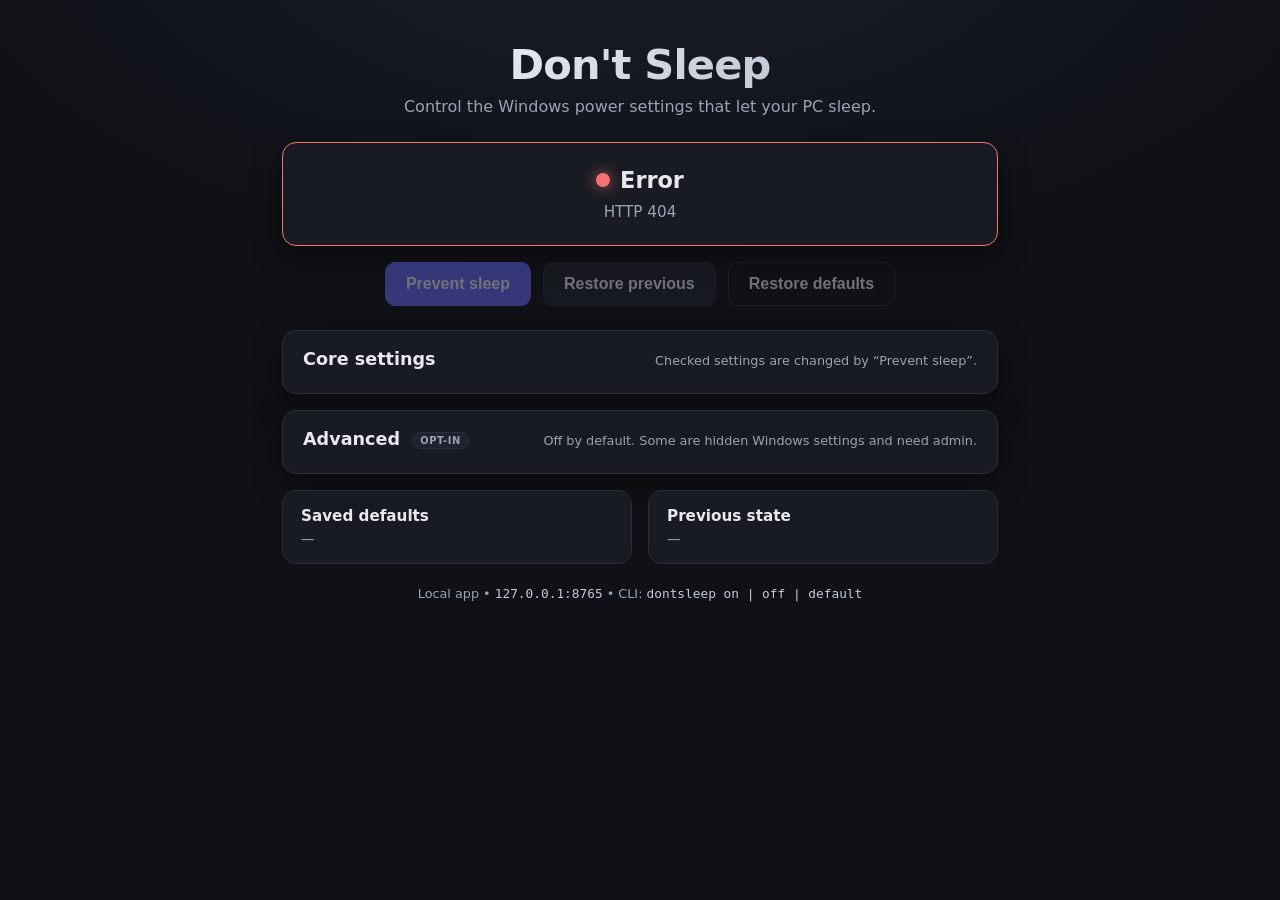
==== static/index.html @ 3c1d890a "1st" ====
<!DOCTYPE html>
<html lang="en">
<head>
  <meta charset="UTF-8" />
  <meta name="viewport" content="width=device-width, initial-scale=1.0" />
  <title>Don't Sleep</title>
  <link rel="icon" href="data:image/svg+xml,<svg xmlns='http://www.w3.org/2000/svg' viewBox='0 0 100 100'><text y='.9em' font-size='90'>☕</text></svg>" />
  <link rel="stylesheet" href="style.css" />
</head>
<body>
  <main class="app">
    <header class="header">
      <h1>Don't&nbsp;Sleep</h1>
      <p class="subtitle">Control the Windows power settings that let your PC sleep.</p>
    </header>

    <section class="status-card" id="statusCard">
      <div class="status-badge" id="statusBadge">
        <span class="dot"></span>
        <span id="statusText">Checking…</span>
      </div>
      <p class="status-detail" id="statusDetail">Reading current power settings…</p>
    </section>

    <div class="banner" id="adminBanner" hidden></div>

    <section class="actions">
      <button id="btnPrevent" class="btn btn-primary" disabled>Prevent sleep</button>
      <button id="btnRestorePrev" class="btn btn-secondary" disabled>Restore previous</button>
      <button id="btnRestoreDefault" class="btn btn-ghost" disabled>Restore defaults</button>
    </section>

    <section class="group-card">
      <div class="group-head">
        <h2>Core settings</h2>
        <span class="hint">Checked settings are changed by “Prevent sleep”.</span>
      </div>
      <div class="rows" id="coreRows"></div>
    </section>

    <section class="group-card">
      <div class="group-head">
        <h2>Advanced <span class="tag">opt-in</span></h2>
        <span class="hint">Off by default. Some are hidden Windows settings and need admin.</span>
      </div>
      <div class="rows" id="advancedRows"></div>
    </section>

    <section class="snapshots">
      <div class="snap">
        <h3>Saved defaults</h3>
        <p class="muted" id="defaultsInfo">—</p>
      </div>
      <div class="snap">
        <h3>Previous state</h3>
        <p class="muted" id="previousInfo">—</p>
      </div>
    </section>

    <div class="toast" id="toast" hidden></div>

    <footer class="footer">
      <span>Local app • <code>127.0.0.1:8765</code> • CLI: <code>dontsleep on | off | default</code></span>
    </footer>
  </main>

  <template id="rowTpl">
    <div class="row">
      <label class="switch">
        <input type="checkbox" class="row-enable" />
        <span class="slider"></span>
      </label>
      <div class="row-main">
        <div class="row-name"></div>
        <div class="row-note muted"></div>
      </div>
      <div class="row-vals">
        <div class="val"><span class="val-label">AC</span><span class="val-ac"></span></div>
        <div class="val"><span class="val-label">DC</span><span class="val-dc"></span></div>
      </div>
    </div>
  </template>

  <script src="app.js"></script>
</body>
</html>
---- static/style.css ----
:root {
  --bg: #0f1116;
  --bg-card: #181b23;
  --bg-card-2: #1f232d;
  --border: #2a2f3a;
  --text: #e7e9ee;
  --muted: #9aa3b2;
  --accent: #4ade80;
  --danger: #f87171;
  --warn: #fbbf24;
  --primary: #6366f1;
  --primary-hover: #7c7ff3;
  --radius: 14px;
  --shadow: 0 10px 30px rgba(0, 0, 0, 0.35);
}

* { box-sizing: border-box; }

html, body {
  margin: 0;
  padding: 0;
  background: radial-gradient(1200px 600px at 50% -10%, #1a1e2a 0%, var(--bg) 60%);
  color: var(--text);
  font-family: "Segoe UI", system-ui, -apple-system, sans-serif;
  min-height: 100vh;
}

.app { max-width: 760px; margin: 0 auto; padding: 40px 22px 60px; }

.header { text-align: center; margin-bottom: 26px; }
.header h1 {
  font-size: 2.6rem; margin: 0; letter-spacing: -0.02em;
  background: linear-gradient(135deg, #fff, #aab2c5);
  -webkit-background-clip: text; background-clip: text; -webkit-text-fill-color: transparent;
}
.subtitle { color: var(--muted); margin: 8px 0 0; }

/* Status card */
.status-card {
  background: var(--bg-card); border: 1px solid var(--border); border-radius: var(--radius);
  padding: 24px; text-align: center; box-shadow: var(--shadow); margin-bottom: 16px;
  transition: border-color 0.25s;
}
.status-badge { display: inline-flex; align-items: center; gap: 10px; font-size: 1.4rem; font-weight: 600; }
.status-badge .dot { width: 14px; height: 14px; border-radius: 50%; background: var(--muted); }
.status-detail { color: var(--muted); margin: 10px 0 0; font-size: 0.95rem; }
.status-card.is-prevented { border-color: var(--accent); }
.status-card.is-prevented .dot { background: var(--accent); box-shadow: 0 0 14px 2px rgba(74,222,128,0.6); }
.status-card.can-sleep { border-color: var(--danger); }
.status-card.can-sleep .dot { background: var(--danger); box-shadow: 0 0 14px 2px rgba(248,113,113,0.5); }

/* Banner */
.banner {
  background: rgba(251, 191, 36, 0.1); border: 1px solid var(--warn); color: #ffe9b3;
  border-radius: 10px; padding: 11px 15px; font-size: 0.9rem; margin-bottom: 16px;
}

/* Actions */
.actions { display: flex; gap: 12px; flex-wrap: wrap; justify-content: center; margin-bottom: 24px; }
.btn {
  border: 1px solid var(--border); background: var(--bg-card-2); color: var(--text);
  padding: 12px 20px; font-size: 1rem; font-weight: 600; border-radius: 10px; cursor: pointer;
  transition: transform 0.08s, background 0.2s, opacity 0.2s;
}
.btn:hover:not(:disabled) { transform: translateY(-1px); }
.btn:disabled { opacity: 0.45; cursor: not-allowed; }
.btn-primary { background: var(--primary); border-color: var(--primary); }
.btn-primary:hover:not(:disabled) { background: var(--primary-hover); }
.btn-ghost { background: transparent; }

/* Groups */
.group-card {
  background: var(--bg-card); border: 1px solid var(--border); border-radius: var(--radius);
  padding: 18px 20px; box-shadow: var(--shadow); margin-bottom: 16px;
}
.group-head { display: flex; align-items: baseline; justify-content: space-between; gap: 12px; margin-bottom: 6px; flex-wrap: wrap; }
.group-head h2 { margin: 0; font-size: 1.1rem; }
.group-head .hint { color: var(--muted); font-size: 0.8rem; }
.tag {
  font-size: 0.62rem; text-transform: uppercase; letter-spacing: 0.06em; vertical-align: middle;
  background: var(--bg-card-2); border: 1px solid var(--border); color: var(--muted);
  padding: 2px 7px; border-radius: 999px; margin-left: 6px;
}

/* Rows */
.row {
  display: grid; grid-template-columns: auto 1fr auto; align-items: center; gap: 14px;
  padding: 12px 4px; border-bottom: 1px solid var(--border);
}
.row:last-child { border-bottom: none; }
.row.unavailable { opacity: 0.55; }
.row-name { font-weight: 600; }
.row-note { font-size: 0.8rem; margin-top: 2px; }
.row-vals { display: flex; gap: 16px; text-align: right; }
.val { display: flex; flex-direction: column; min-width: 64px; }
.val-label { font-size: 0.65rem; color: var(--muted); letter-spacing: 0.06em; }
.val-ac, .val-dc { font-weight: 600; }
.is-prevented-val { color: var(--accent); }
.is-awake-val { color: var(--text); }
.is-na { color: var(--muted); font-style: italic; font-weight: 400; }

/* Toggle switch */
.switch { position: relative; display: inline-block; width: 40px; height: 22px; flex: none; }
.switch input { opacity: 0; width: 0; height: 0; }
.slider {
  position: absolute; cursor: pointer; inset: 0; background: var(--bg-card-2);
  border: 1px solid var(--border); border-radius: 999px; transition: 0.2s;
}
.slider::before {
  content: ""; position: absolute; height: 16px; width: 16px; left: 2px; top: 2px;
  background: var(--muted); border-radius: 50%; transition: 0.2s;
}
.switch input:checked + .slider { background: var(--primary); border-color: var(--primary); }
.switch input:checked + .slider::before { transform: translateX(18px); background: #fff; }
.switch input:disabled + .slider { opacity: 0.5; cursor: not-allowed; }

/* Snapshots */
.snapshots { display: grid; grid-template-columns: 1fr 1fr; gap: 16px; margin-bottom: 22px; }
.snap { background: var(--bg-card); border: 1px solid var(--border); border-radius: var(--radius); padding: 16px 18px; }
.snap h3 { margin: 0 0 6px; font-size: 0.95rem; }
.muted { color: var(--muted); font-size: 0.85rem; margin: 0; white-space: pre-line; }

/* Toast */
.toast {
  position: fixed; left: 50%; bottom: 26px; transform: translateX(-50%);
  background: var(--bg-card-2); border: 1px solid var(--border); color: var(--text);
  padding: 12px 18px; border-radius: 10px; box-shadow: var(--shadow); font-size: 0.92rem; max-width: 90%;
}
.toast.ok { border-color: var(--accent); }
.toast.err { border-color: var(--danger); color: #ffd7d7; }

.footer { text-align: center; color: var(--muted); font-size: 0.8rem; margin-top: 8px; }
.footer code { color: #c3c9d6; }

@media (max-width: 560px) {
  .snapshots { grid-template-columns: 1fr; }
  .header h1 { font-size: 2.1rem; }
  .row-vals { gap: 10px; }
}
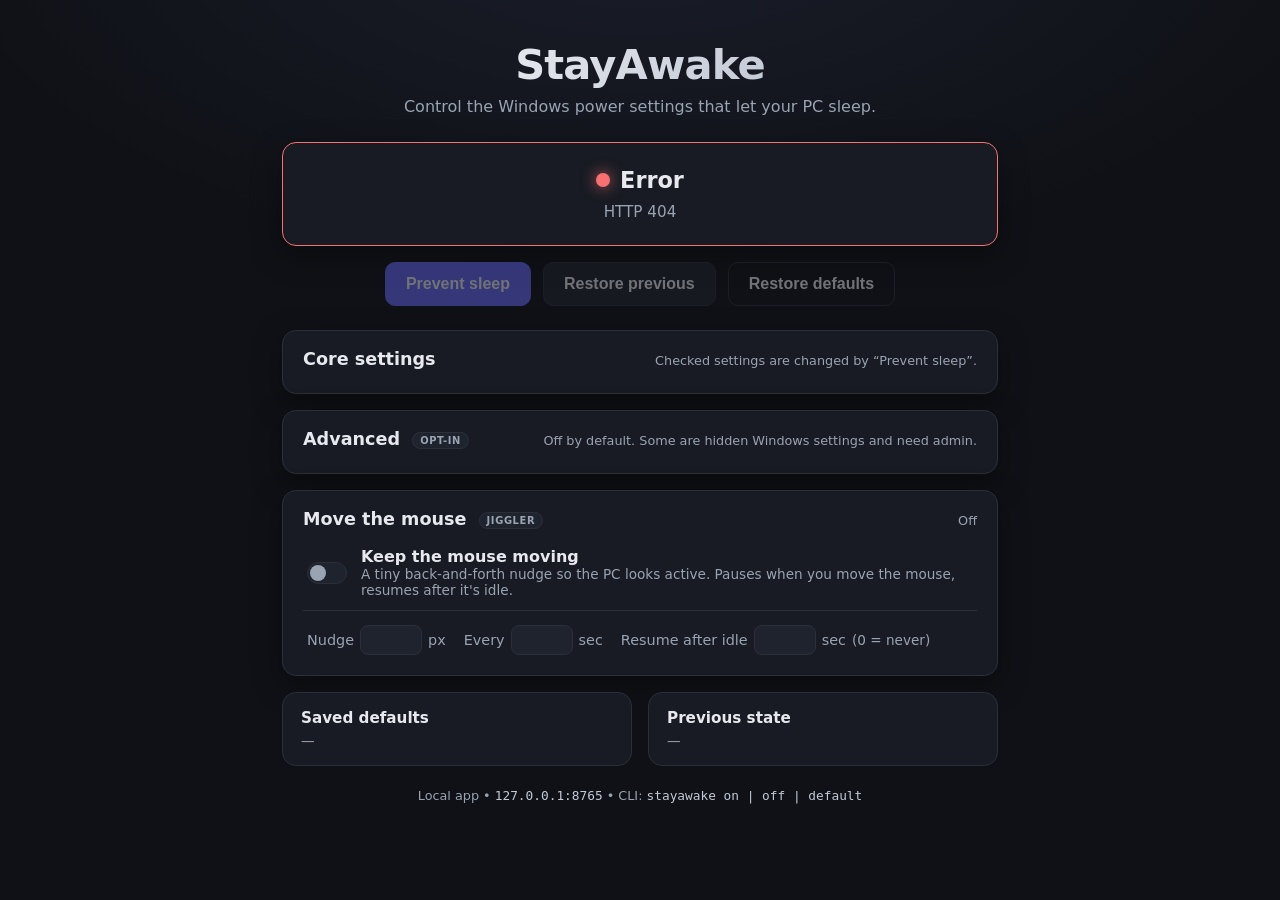
==== commit 59a22e12: "Swith to Go. Add mouse jiggler." ====
--- a/static/index.html
+++ b/static/index.html
@@ -3,14 +3,14 @@
 <head>
   <meta charset="UTF-8" />
   <meta name="viewport" content="width=device-width, initial-scale=1.0" />
-  <title>Don't Sleep</title>
+  <title>StayAwake</title>
   <link rel="icon" href="data:image/svg+xml,<svg xmlns='http://www.w3.org/2000/svg' viewBox='0 0 100 100'><text y='.9em' font-size='90'>☕</text></svg>" />
   <link rel="stylesheet" href="style.css" />
 </head>
 <body>
   <main class="app">
     <header class="header">
-      <h1>Don't&nbsp;Sleep</h1>
+      <h1>StayAwake</h1>
       <p class="subtitle">Control the Windows power settings that let your PC sleep.</p>
     </header>
 
@@ -46,6 +46,28 @@
       <div class="rows" id="advancedRows"></div>
     </section>
 
+    <section class="group-card">
+      <div class="group-head">
+        <h2>Move the mouse <span class="tag">jiggler</span></h2>
+        <span class="hint" id="jigStatus">Off</span>
+      </div>
+      <div class="row">
+        <label class="switch">
+          <input type="checkbox" id="jigEnabled" />
+          <span class="slider"></span>
+        </label>
+        <div class="row-main">
+          <div class="row-name">Keep the mouse moving</div>
+          <div class="row-note muted">A tiny back-and-forth nudge so the PC looks active. Pauses when you move the mouse, resumes after it's idle.</div>
+        </div>
+      </div>
+      <div class="jig-settings">
+        <label>Nudge <input type="number" id="jigDistance" min="1" max="50" /> px</label>
+        <label>Every <input type="number" id="jigInterval" min="5" max="3600" /> sec</label>
+        <label>Resume after idle <input type="number" id="jigResume" min="0" max="86400" /> sec <span class="muted">(0 = never)</span></label>
+      </div>
+    </section>
+
     <section class="snapshots">
       <div class="snap">
         <h3>Saved defaults</h3>
@@ -60,7 +82,7 @@
     <div class="toast" id="toast" hidden></div>
 
     <footer class="footer">
-      <span>Local app • <code>127.0.0.1:8765</code> • CLI: <code>dontsleep on | off | default</code></span>
+      <span>Local app • <code>127.0.0.1:8765</code> • CLI: <code>stayawake on | off | default</code></span>
     </footer>
   </main>
 
@@ -75,8 +97,8 @@
         <div class="row-note muted"></div>
       </div>
       <div class="row-vals">
-        <div class="val"><span class="val-label">AC</span><span class="val-ac"></span></div>
-        <div class="val"><span class="val-label">DC</span><span class="val-dc"></span></div>
+        <div class="val"><span class="val-label">Plugged in</span><span class="val-ac"></span></div>
+        <div class="val"><span class="val-label">On battery</span><span class="val-dc"></span></div>
       </div>
     </div>
   </template>
--- a/static/style.css
+++ b/static/style.css
@@ -92,7 +92,7 @@
 .row-name { font-weight: 600; }
 .row-note { font-size: 0.8rem; margin-top: 2px; }
 .row-vals { display: flex; gap: 16px; text-align: right; }
-.val { display: flex; flex-direction: column; min-width: 64px; }
+.val { display: flex; flex-direction: column; min-width: 78px; white-space: nowrap; }
 .val-label { font-size: 0.65rem; color: var(--muted); letter-spacing: 0.06em; }
 .val-ac, .val-dc { font-weight: 600; }
 .is-prevented-val { color: var(--accent); }
@@ -113,6 +113,14 @@
 .switch input:checked + .slider { background: var(--primary); border-color: var(--primary); }
 .switch input:checked + .slider::before { transform: translateX(18px); background: #fff; }
 .switch input:disabled + .slider { opacity: 0.5; cursor: not-allowed; }
+
+/* Jiggler settings */
+.jig-settings { display: flex; flex-wrap: wrap; gap: 18px; padding: 14px 4px 2px; color: var(--muted); font-size: 0.9rem; }
+.jig-settings label { display: inline-flex; align-items: center; gap: 6px; }
+.jig-settings input[type="number"] {
+  width: 62px; background: var(--bg-card-2); border: 1px solid var(--border); color: var(--text);
+  border-radius: 8px; padding: 6px 8px; font-size: 0.9rem;
+}
 
 /* Snapshots */
 .snapshots { display: grid; grid-template-columns: 1fr 1fr; gap: 16px; margin-bottom: 22px; }
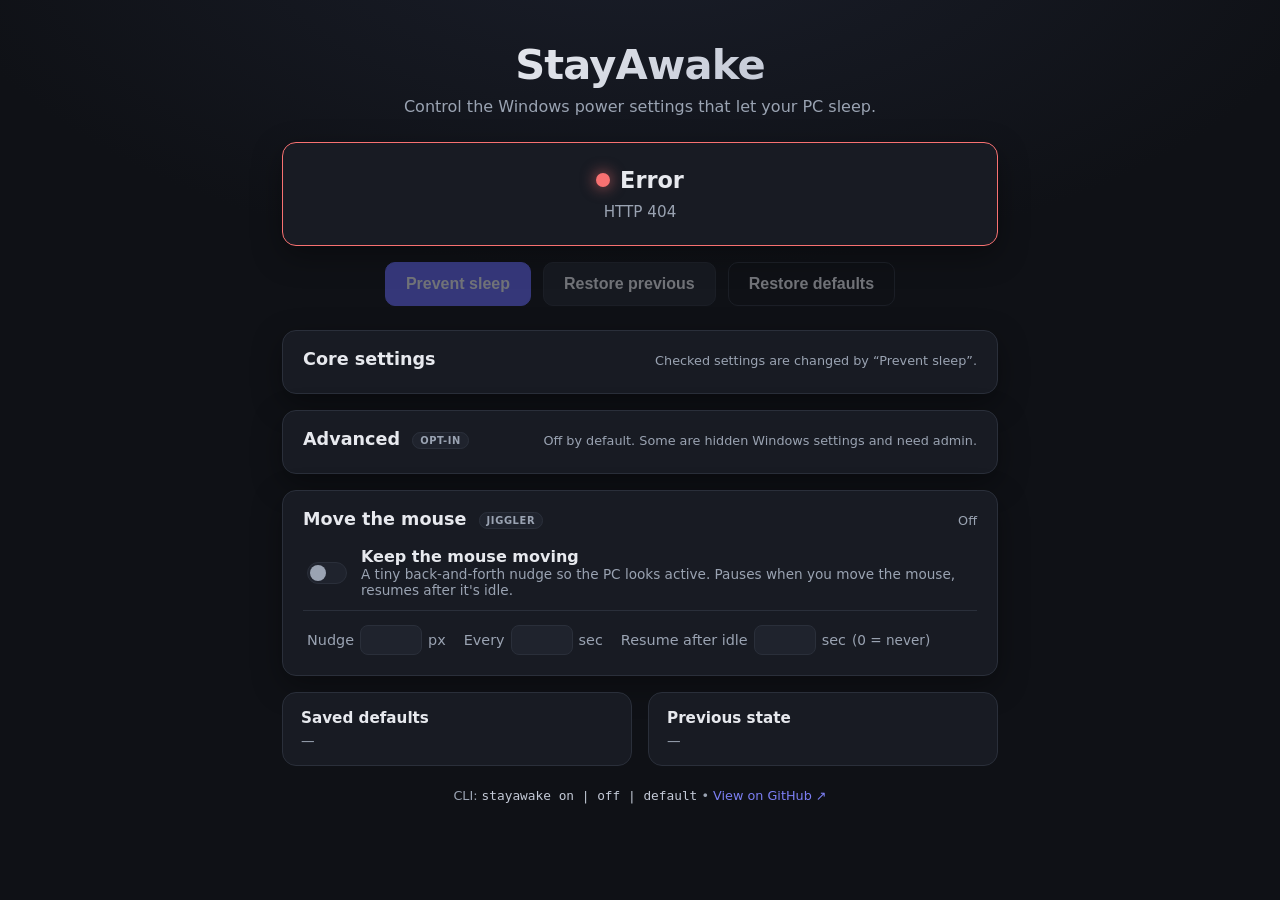
==== commit 7ba9aedc: "Add --port flag, GitHub link in the UI, and refreshed screenshots - --port N: default 8765 auto-bump" ====
--- a/static/index.html
+++ b/static/index.html
@@ -82,7 +82,7 @@
     <div class="toast" id="toast" hidden></div>
 
     <footer class="footer">
-      <span>Local app • <code>127.0.0.1:8765</code> • CLI: <code>stayawake on | off | default</code></span>
+      <span>CLI: <code>stayawake on | off | default</code> • <a href="https://github.com/vdiehl/dont-sleep" target="_blank" rel="noopener">View on GitHub&nbsp;↗</a></span>
     </footer>
   </main>
 
--- a/static/style.css
+++ b/static/style.css
@@ -139,6 +139,8 @@
 
 .footer { text-align: center; color: var(--muted); font-size: 0.8rem; margin-top: 8px; }
 .footer code { color: #c3c9d6; }
+.footer a { color: var(--primary-hover); text-decoration: none; }
+.footer a:hover { text-decoration: underline; }
 
 @media (max-width: 560px) {
   .snapshots { grid-template-columns: 1fr; }
